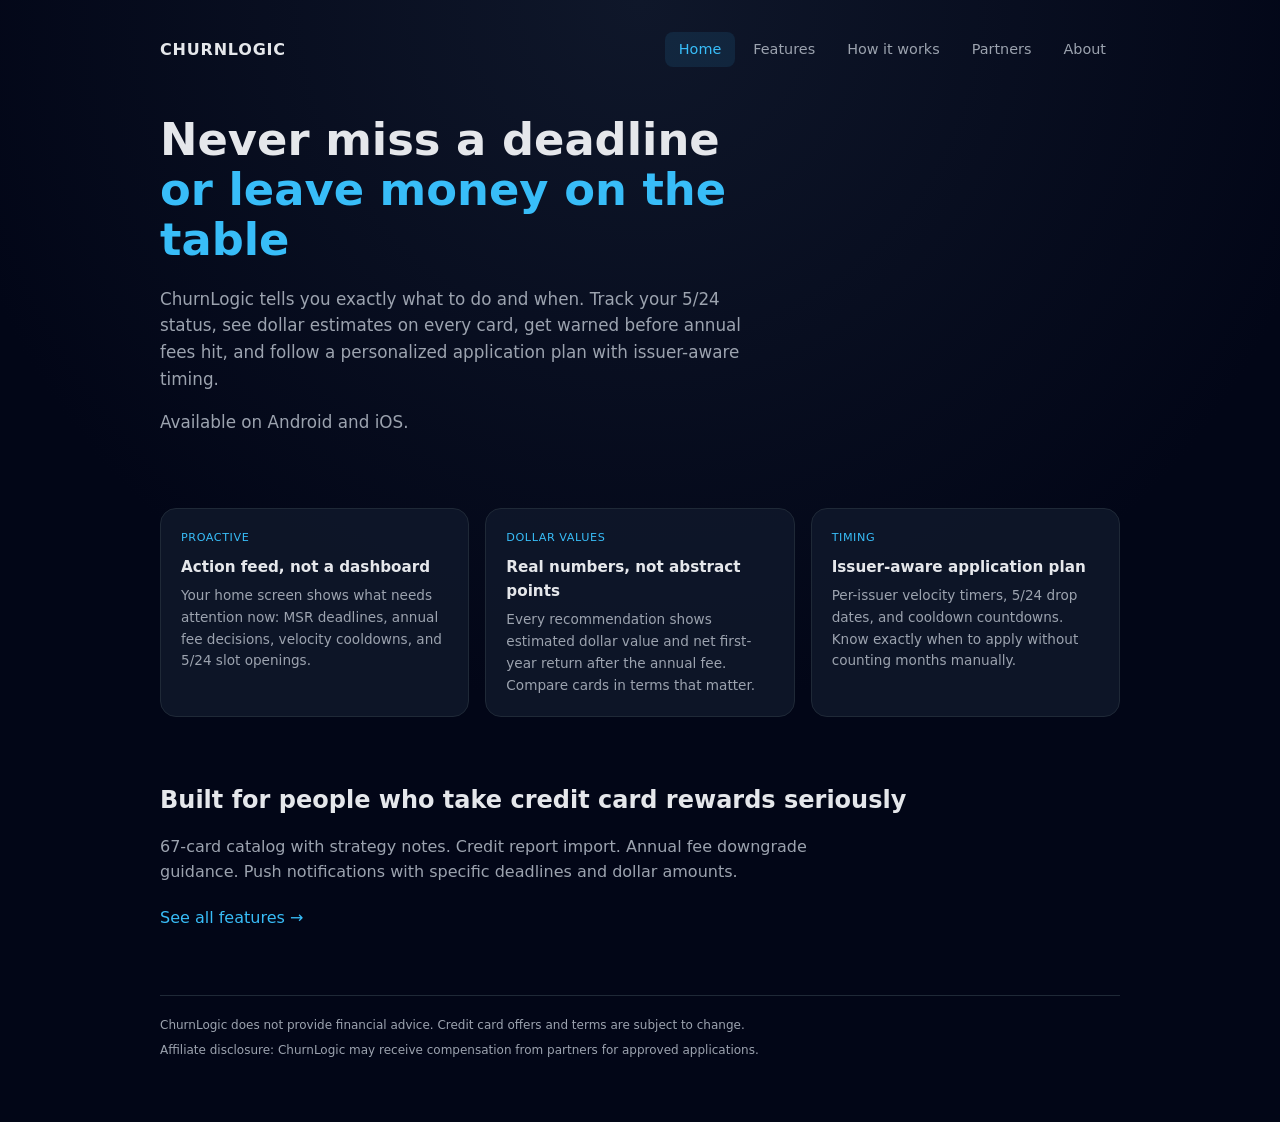
==== index.html @ 4ee31059 "Rebuild site as multi-page with shared CSS - Split nav tabs into separate pages: features, how-it-wo" ====
<!DOCTYPE html>
<html lang="en">
<head>
  <meta charset="UTF-8" />
  <title>ChurnLogic – Never miss a deadline or leave money on the table</title>
  <meta name="viewport" content="width=device-width, initial-scale=1" />
  <meta name="description" content="ChurnLogic tracks your credit card deadlines, estimates dollar values on every recommendation, and tells you exactly what to do next." />
  <meta name="fo-verify" content="c50dff4d-bdce-4adc-abe3-26b395b39d81" />
  <link rel="stylesheet" href="/styles.css" />
</head>
<body>
  <div class="container">
    <header>
      <a href="/" class="logo">ChurnLogic</a>
      <nav>
        <a href="/" class="active">Home</a>
        <a href="/features.html">Features</a>
        <a href="/how-it-works.html">How it works</a>
        <a href="/partners.html">Partners</a>
        <a href="/about.html">About</a>
      </nav>
    </header>

    <main>
      <section class="hero">
        <h1>Never miss a deadline<br /><span>or leave money on the table</span></h1>
        <p>
          ChurnLogic tells you exactly what to do and when. Track your 5/24 status,
          see dollar estimates on every card, get warned before annual fees hit, and
          follow a personalized application plan with issuer-aware timing.
        </p>
        <p>
          Available on Android and iOS.
        </p>
      </section>

      <section>
        <div class="highlights">
          <div class="highlight">
            <div class="highlight-accent">Proactive</div>
            <h3>Action feed, not a dashboard</h3>
            <p>Your home screen shows what needs attention now: MSR deadlines, annual fee decisions, velocity cooldowns, and 5/24 slot openings.</p>
          </div>
          <div class="highlight">
            <div class="highlight-accent">Dollar values</div>
            <h3>Real numbers, not abstract points</h3>
            <p>Every recommendation shows estimated dollar value and net first-year return after the annual fee. Compare cards in terms that matter.</p>
          </div>
          <div class="highlight">
            <div class="highlight-accent">Timing</div>
            <h3>Issuer-aware application plan</h3>
            <p>Per-issuer velocity timers, 5/24 drop dates, and cooldown countdowns. Know exactly when to apply without counting months manually.</p>
          </div>
        </div>
      </section>

      <section>
        <h2>Built for people who take credit card rewards seriously</h2>
        <p class="section-text">
          67-card catalog with strategy notes. Credit report import. Annual fee downgrade guidance.
          Push notifications with specific deadlines and dollar amounts.
        </p>
        <p class="section-text">
          <a href="/features.html">See all features &rarr;</a>
        </p>
      </section>
    </main>

    <footer>
      <p>ChurnLogic does not provide financial advice. Credit card offers and terms are subject to change.</p>
      <p>Affiliate disclosure: ChurnLogic may receive compensation from partners for approved applications.</p>
    </footer>
  </div>
</body>
</html>
---- styles.css ----
:root {
  --bg: #020617;
  --panel: #0f172a;
  --panel-soft: rgba(15, 23, 42, 0.9);
  --border: #1f2937;
  --text: #e5e7eb;
  --muted: #9ca3af;
  --accent: #38bdf8;
  --good: #22c55e;
  --warn: #eab308;
  --err: #f87171;
  --radius: 16px;
}

* { box-sizing: border-box; margin: 0; padding: 0; }

body {
  font-family: system-ui, -apple-system, BlinkMacSystemFont, "Segoe UI", sans-serif;
  background: radial-gradient(circle at top, #0f172a 0%, #020617 55%);
  color: var(--text);
  line-height: 1.6;
  min-height: 100vh;
}

a { color: var(--accent); text-decoration: none; }
a:hover { color: #7dd3fc; }

.container {
  max-width: 1000px;
  margin: 0 auto;
  padding: 32px 20px 56px;
}

/* Header */
header {
  display: flex;
  justify-content: space-between;
  align-items: center;
  margin-bottom: 48px;
}

.logo {
  font-weight: 700;
  letter-spacing: 0.05em;
  text-transform: uppercase;
  color: var(--text);
  text-decoration: none;
}

nav { display: flex; gap: 4px; }

nav a {
  font-size: 0.9rem;
  color: var(--muted);
  padding: 6px 14px;
  border-radius: 8px;
  transition: color 0.15s, background 0.15s;
}

nav a:hover {
  color: var(--text);
  background: rgba(56, 189, 248, 0.08);
}

nav a.active {
  color: var(--accent);
  background: rgba(56, 189, 248, 0.1);
}

/* Page title */
.page-title {
  font-size: clamp(2rem, 3vw, 2.6rem);
  line-height: 1.15;
  margin-bottom: 16px;
}

.page-title span { color: var(--accent); }

.page-subtitle {
  color: var(--muted);
  max-width: 680px;
  margin-bottom: 40px;
  font-size: 1rem;
}

/* Sections */
section { margin-bottom: 64px; }

h2 {
  font-size: 1.5rem;
  margin-bottom: 14px;
}

.section-text {
  color: var(--muted);
  max-width: 720px;
  margin-bottom: 20px;
}

/* Grids */
.grid {
  display: grid;
  grid-template-columns: repeat(3, 1fr);
  gap: 20px;
}

.grid-2 {
  display: grid;
  grid-template-columns: repeat(2, 1fr);
  gap: 20px;
}

@media (max-width: 860px) {
  .grid, .grid-2 { grid-template-columns: 1fr; }
}

/* Cards */
.card {
  background: var(--panel-soft);
  border: 1px solid var(--border);
  border-radius: var(--radius);
  padding: 20px;
  font-size: 0.9rem;
}

.card h3 { margin-bottom: 6px; font-size: 1rem; }
.card p { color: var(--muted); }

.feature-icon {
  width: 36px;
  height: 36px;
  border-radius: 8px;
  display: flex;
  align-items: center;
  justify-content: center;
  font-size: 1.1rem;
  margin-bottom: 12px;
  background: rgba(56, 189, 248, 0.1);
  border: 1px solid rgba(56, 189, 248, 0.2);
}

/* Steps */
.steps {
  display: grid;
  grid-template-columns: repeat(4, 1fr);
  gap: 16px;
  counter-reset: step;
}

@media (max-width: 860px) {
  .steps { grid-template-columns: 1fr 1fr; }
}

@media (max-width: 500px) {
  .steps { grid-template-columns: 1fr; }
}

.step {
  background: var(--panel-soft);
  border: 1px solid var(--border);
  border-radius: var(--radius);
  padding: 18px;
  font-size: 0.9rem;
  counter-increment: step;
}

.step h3::before {
  content: counter(step) ". ";
  color: var(--accent);
}

.step h3 { font-size: 0.95rem; margin-bottom: 6px; }
.step p { color: var(--muted); font-size: 0.85rem; }

/* Lists */
ul.clean { list-style: none; margin-top: 8px; }

ul.clean li {
  display: flex;
  gap: 8px;
  margin-bottom: 6px;
  color: var(--muted);
  font-size: 0.9rem;
}

ul.clean li::before {
  content: "\2022";
  color: var(--accent);
}

/* Hero (home only) */
.hero {
  margin-bottom: 72px;
  max-width: 680px;
}

.hero h1 {
  font-size: clamp(2rem, 3.5vw, 2.8rem);
  line-height: 1.12;
  margin-bottom: 20px;
}

.hero h1 span { color: var(--accent); }

.hero p {
  color: var(--muted);
  font-size: 1.05rem;
  margin-bottom: 16px;
  max-width: 600px;
}

/* Highlight row on home */
.highlights {
  display: grid;
  grid-template-columns: repeat(3, 1fr);
  gap: 16px;
  margin-bottom: 64px;
}

@media (max-width: 700px) {
  .highlights { grid-template-columns: 1fr; }
}

.highlight {
  background: var(--panel-soft);
  border: 1px solid var(--border);
  border-radius: var(--radius);
  padding: 20px;
}

.highlight h3 {
  font-size: 0.95rem;
  margin-bottom: 6px;
}

.highlight p {
  font-size: 0.85rem;
  color: var(--muted);
}

.highlight-accent {
  font-size: 0.7rem;
  text-transform: uppercase;
  letter-spacing: 0.05em;
  color: var(--accent);
  margin-bottom: 8px;
}

/* Footer */
footer {
  border-top: 1px solid var(--border);
  padding-top: 20px;
  font-size: 0.75rem;
  color: var(--muted);
}

footer p { margin-bottom: 6px; }

/* Inline link style for feature page */
.feature-detail {
  background: var(--panel-soft);
  border: 1px solid var(--border);
  border-radius: var(--radius);
  padding: 28px;
  margin-bottom: 24px;
}

.feature-detail h3 {
  font-size: 1.15rem;
  margin-bottom: 8px;
}

.feature-detail p {
  color: var(--muted);
  font-size: 0.92rem;
  line-height: 1.65;
}

.feature-detail .tag {
  display: inline-block;
  font-size: 0.7rem;
  text-transform: uppercase;
  letter-spacing: 0.05em;
  padding: 2px 8px;
  border-radius: 4px;
  margin-bottom: 10px;
}

.tag-green { background: rgba(34, 197, 94, 0.15); color: var(--good); }
.tag-blue { background: rgba(56, 189, 248, 0.15); color: var(--accent); }
.tag-yellow { background: rgba(234, 179, 8, 0.15); color: var(--warn); }
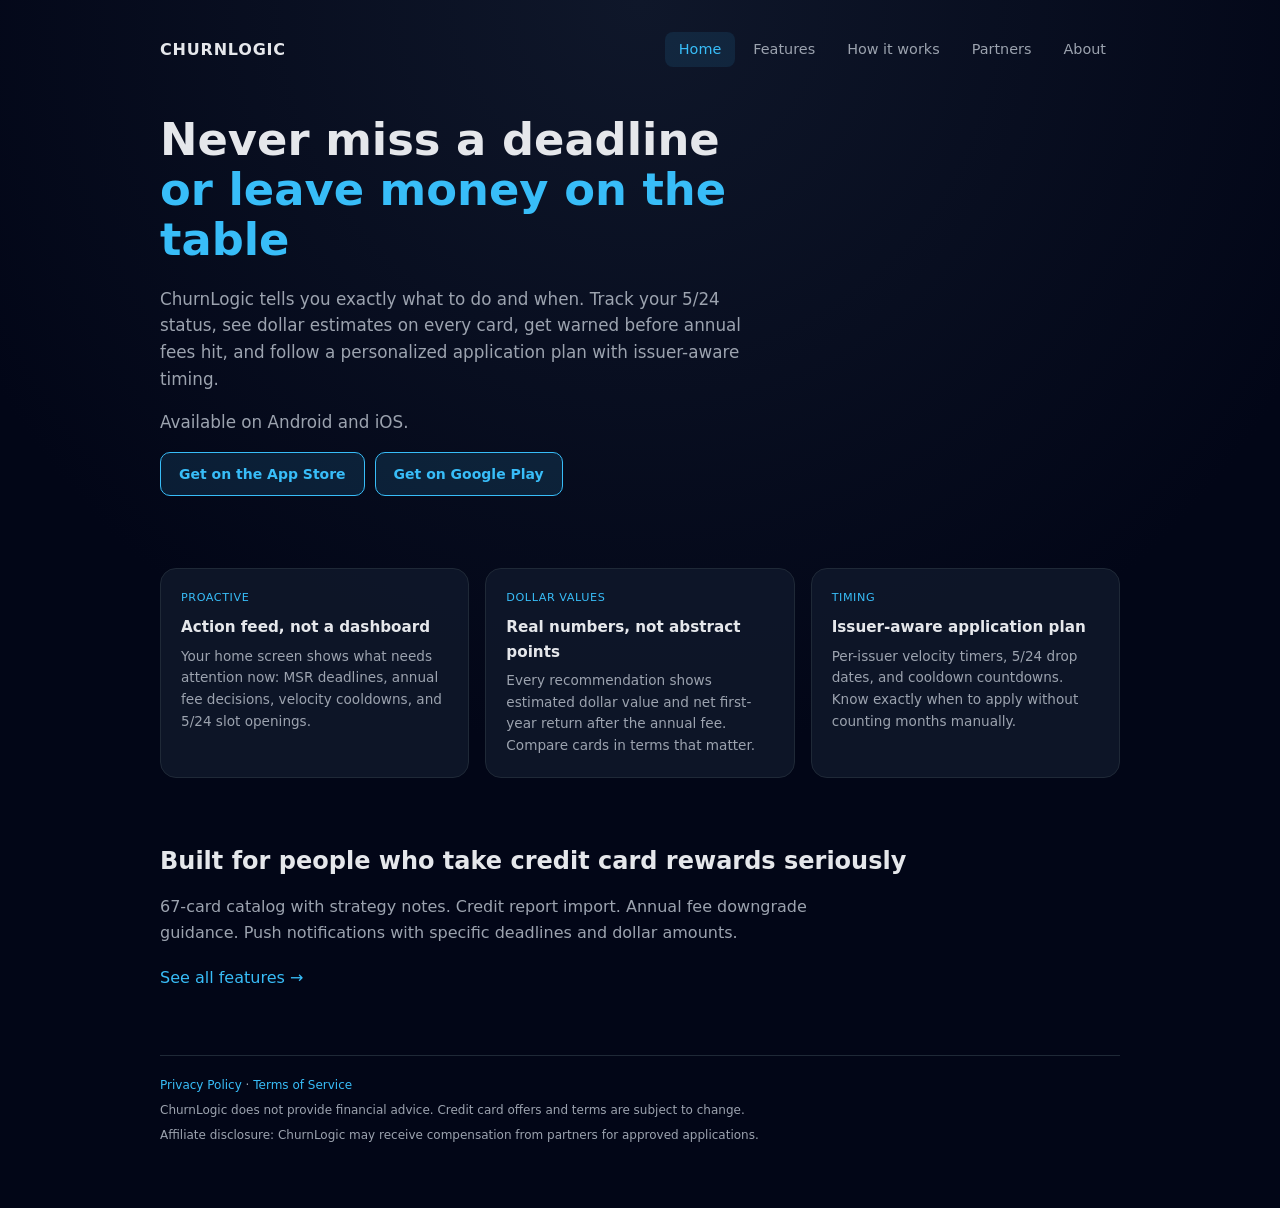
==== commit 9688b61e: "Add legal pages, 404, OG meta, store CTAs, SRI on auth callback" ====
--- a/index.html
+++ b/index.html
@@ -7,6 +7,19 @@
   <meta name="description" content="ChurnLogic tracks your credit card deadlines, estimates dollar values on every recommendation, and tells you exactly what to do next." />
   <meta name="fo-verify" content="c50dff4d-bdce-4adc-abe3-26b395b39d81" />
   <link rel="stylesheet" href="/styles.css" />
+  <link rel="icon" href="data:image/svg+xml,%3Csvg%20xmlns%3D%22http%3A%2F%2Fwww.w3.org%2F2000%2Fsvg%22%20viewBox%3D%220%200%2064%2064%22%3E%3Crect%20width%3D%2264%22%20height%3D%2264%22%20rx%3D%2212%22%20fill%3D%22%23050816%22%2F%3E%3Ctext%20x%3D%2232%22%20y%3D%2243%22%20text-anchor%3D%22middle%22%20font-family%3D%22sans-serif%22%20font-weight%3D%22700%22%20font-size%3D%2228%22%20fill%3D%22%2310b981%22%3ECL%3C%2Ftext%3E%3C%2Fsvg%3E" />
+  <link rel="apple-touch-icon" href="data:image/svg+xml,%3Csvg%20xmlns%3D%22http%3A%2F%2Fwww.w3.org%2F2000%2Fsvg%22%20viewBox%3D%220%200%2064%2064%22%3E%3Crect%20width%3D%2264%22%20height%3D%2264%22%20rx%3D%2212%22%20fill%3D%22%23050816%22%2F%3E%3Ctext%20x%3D%2232%22%20y%3D%2243%22%20text-anchor%3D%22middle%22%20font-family%3D%22sans-serif%22%20font-weight%3D%22700%22%20font-size%3D%2228%22%20fill%3D%22%2310b981%22%3ECL%3C%2Ftext%3E%3C%2Fsvg%3E" />
+  <link rel="canonical" href="https://churnlogic.app/" />
+  <meta property="og:type" content="website" />
+  <meta property="og:title" content="ChurnLogic — Never miss a deadline or leave money on the table" />
+  <meta property="og:description" content="Track credit card deadlines, see dollar estimates on every recommendation, and follow a personalized application plan with issuer-aware timing." />
+  <meta property="og:url" content="https://churnlogic.app/" />
+  <meta property="og:image" content="https://churnlogic.app/og-image.png" />
+  <meta name="twitter:card" content="summary_large_image" />
+  <meta name="twitter:title" content="ChurnLogic — Never miss a deadline or leave money on the table" />
+  <meta name="twitter:description" content="Track credit card deadlines, see dollar estimates on every recommendation, and follow a personalized application plan with issuer-aware timing." />
+  <meta name="twitter:image" content="https://churnlogic.app/og-image.png" />
+  <meta name="theme-color" content="#050816" />
 </head>
 <body>
   <div class="container">
@@ -29,8 +42,11 @@
           see dollar estimates on every card, get warned before annual fees hit, and
           follow a personalized application plan with issuer-aware timing.
         </p>
-        <p>
-          Available on Android and iOS.
+        <p>Available on Android and iOS.</p>
+        <p class="store-cta">
+          <!-- TODO: replace href with the live App Store / Play Store URLs once the apps are published. -->
+          <a class="store-btn" href="#" rel="noopener">Get on the App Store</a>
+          <a class="store-btn" href="#" rel="noopener">Get on Google Play</a>
         </p>
       </section>
 
@@ -67,6 +83,7 @@
     </main>
 
     <footer>
+      <p><a href="/privacy.html">Privacy Policy</a> &middot; <a href="/terms.html">Terms of Service</a></p>
       <p>ChurnLogic does not provide financial advice. Credit card offers and terms are subject to change.</p>
       <p>Affiliate disclosure: ChurnLogic may receive compensation from partners for approved applications.</p>
     </footer>
--- a/styles.css
+++ b/styles.css
@@ -289,3 +289,25 @@
 .tag-green { background: rgba(34, 197, 94, 0.15); color: var(--good); }
 .tag-blue { background: rgba(56, 189, 248, 0.15); color: var(--accent); }
 .tag-yellow { background: rgba(234, 179, 8, 0.15); color: var(--warn); }
+
+/* Store CTAs */
+.store-cta {
+  display: flex;
+  flex-wrap: wrap;
+  gap: 10px;
+  margin-top: 16px;
+}
+.store-btn {
+  display: inline-block;
+  padding: 10px 18px;
+  border-radius: 10px;
+  background: rgba(56, 189, 248, 0.12);
+  border: 1px solid var(--accent);
+  color: var(--accent);
+  font-weight: 600;
+  font-size: 14px;
+}
+.store-btn:hover {
+  background: rgba(56, 189, 248, 0.2);
+  color: #7dd3fc;
+}
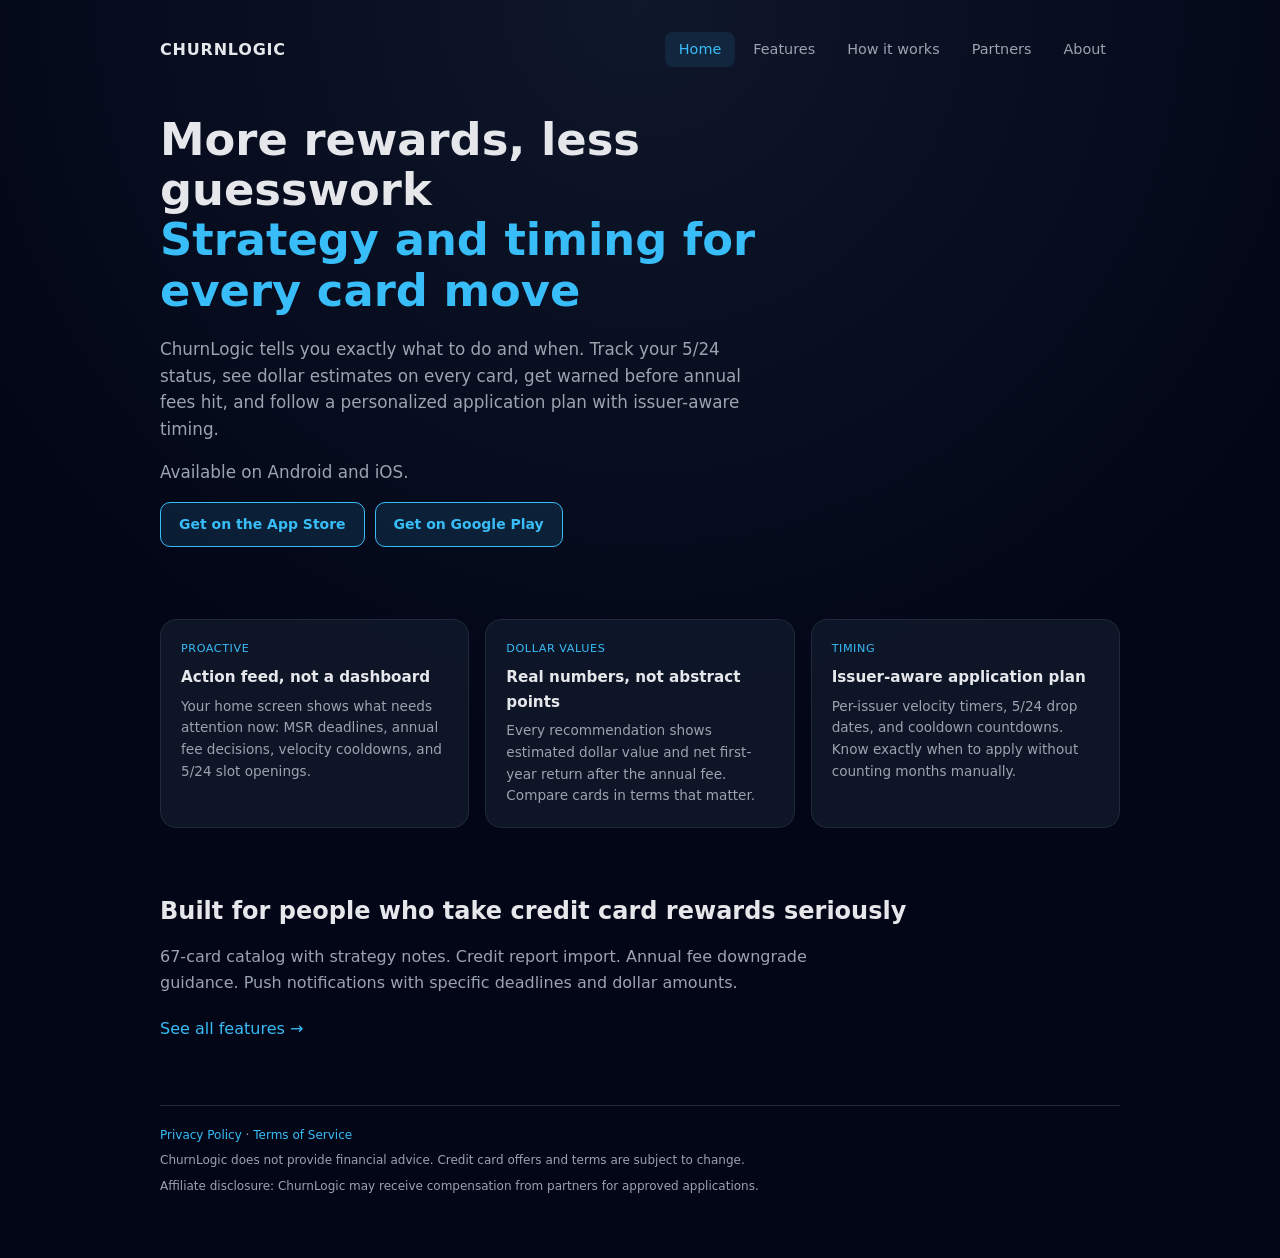
==== commit 543b7bed: "Reframe home page: 'Optimize Your Credit Card Game' title + hero + OG image" ====
--- a/index.html
+++ b/index.html
@@ -2,7 +2,7 @@
 <html lang="en">
 <head>
   <meta charset="UTF-8" />
-  <title>ChurnLogic – Never miss a deadline or leave money on the table</title>
+  <title>ChurnLogic — Optimize Your Credit Card Game</title>
   <meta name="viewport" content="width=device-width, initial-scale=1" />
   <meta name="description" content="ChurnLogic tracks your credit card deadlines, estimates dollar values on every recommendation, and tells you exactly what to do next." />
   <meta name="fo-verify" content="c50dff4d-bdce-4adc-abe3-26b395b39d81" />
@@ -11,12 +11,12 @@
   <link rel="apple-touch-icon" href="data:image/svg+xml,%3Csvg%20xmlns%3D%22http%3A%2F%2Fwww.w3.org%2F2000%2Fsvg%22%20viewBox%3D%220%200%2064%2064%22%3E%3Crect%20width%3D%2264%22%20height%3D%2264%22%20rx%3D%2212%22%20fill%3D%22%23050816%22%2F%3E%3Ctext%20x%3D%2232%22%20y%3D%2243%22%20text-anchor%3D%22middle%22%20font-family%3D%22sans-serif%22%20font-weight%3D%22700%22%20font-size%3D%2228%22%20fill%3D%22%2310b981%22%3ECL%3C%2Ftext%3E%3C%2Fsvg%3E" />
   <link rel="canonical" href="https://churnlogic.app/" />
   <meta property="og:type" content="website" />
-  <meta property="og:title" content="ChurnLogic — Never miss a deadline or leave money on the table" />
+  <meta property="og:title" content="ChurnLogic — Optimize Your Credit Card Game" />
   <meta property="og:description" content="Track credit card deadlines, see dollar estimates on every recommendation, and follow a personalized application plan with issuer-aware timing." />
   <meta property="og:url" content="https://churnlogic.app/" />
   <meta property="og:image" content="https://churnlogic.app/og-image.png" />
   <meta name="twitter:card" content="summary_large_image" />
-  <meta name="twitter:title" content="ChurnLogic — Never miss a deadline or leave money on the table" />
+  <meta name="twitter:title" content="ChurnLogic — Optimize Your Credit Card Game" />
   <meta name="twitter:description" content="Track credit card deadlines, see dollar estimates on every recommendation, and follow a personalized application plan with issuer-aware timing." />
   <meta name="twitter:image" content="https://churnlogic.app/og-image.png" />
   <meta name="theme-color" content="#050816" />
@@ -36,7 +36,7 @@
 
     <main>
       <section class="hero">
-        <h1>Never miss a deadline<br /><span>or leave money on the table</span></h1>
+        <h1>More rewards, less guesswork<br /><span>Strategy and timing for every card move</span></h1>
         <p>
           ChurnLogic tells you exactly what to do and when. Track your 5/24 status,
           see dollar estimates on every card, get warned before annual fees hit, and
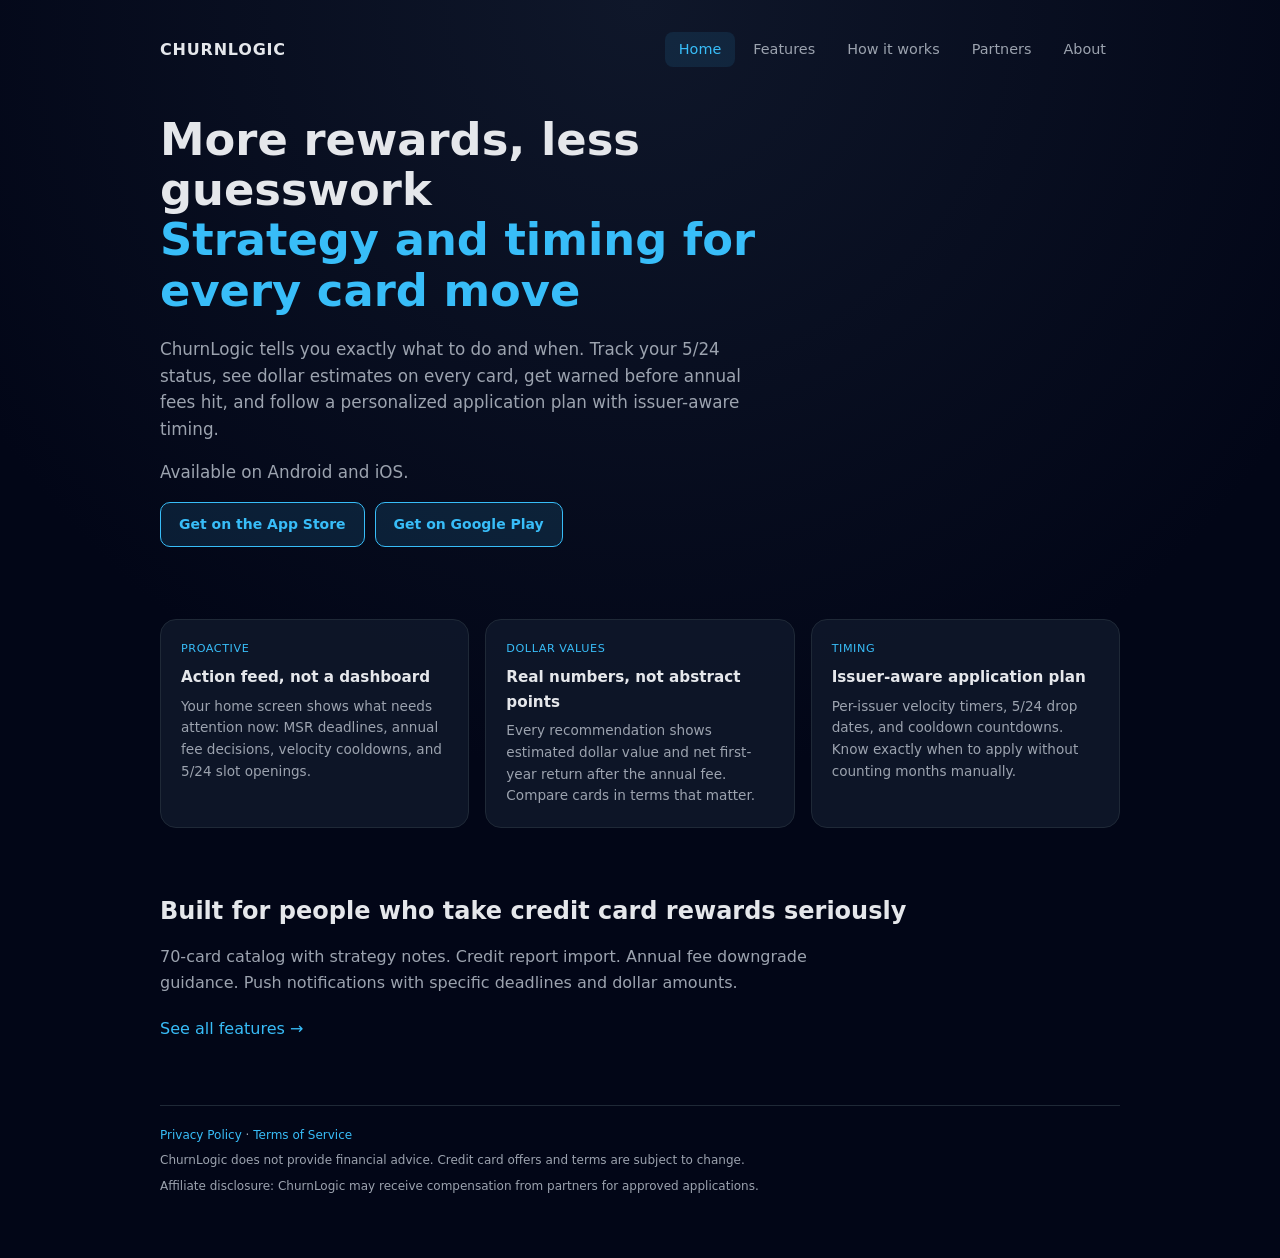
==== commit e9d240dd: "Scrub auth tokens from callback URL; update card count to 70" ====
--- a/index.html
+++ b/index.html
@@ -73,7 +73,7 @@
       <section>
         <h2>Built for people who take credit card rewards seriously</h2>
         <p class="section-text">
-          67-card catalog with strategy notes. Credit report import. Annual fee downgrade guidance.
+          70-card catalog with strategy notes. Credit report import. Annual fee downgrade guidance.
           Push notifications with specific deadlines and dollar amounts.
         </p>
         <p class="section-text">
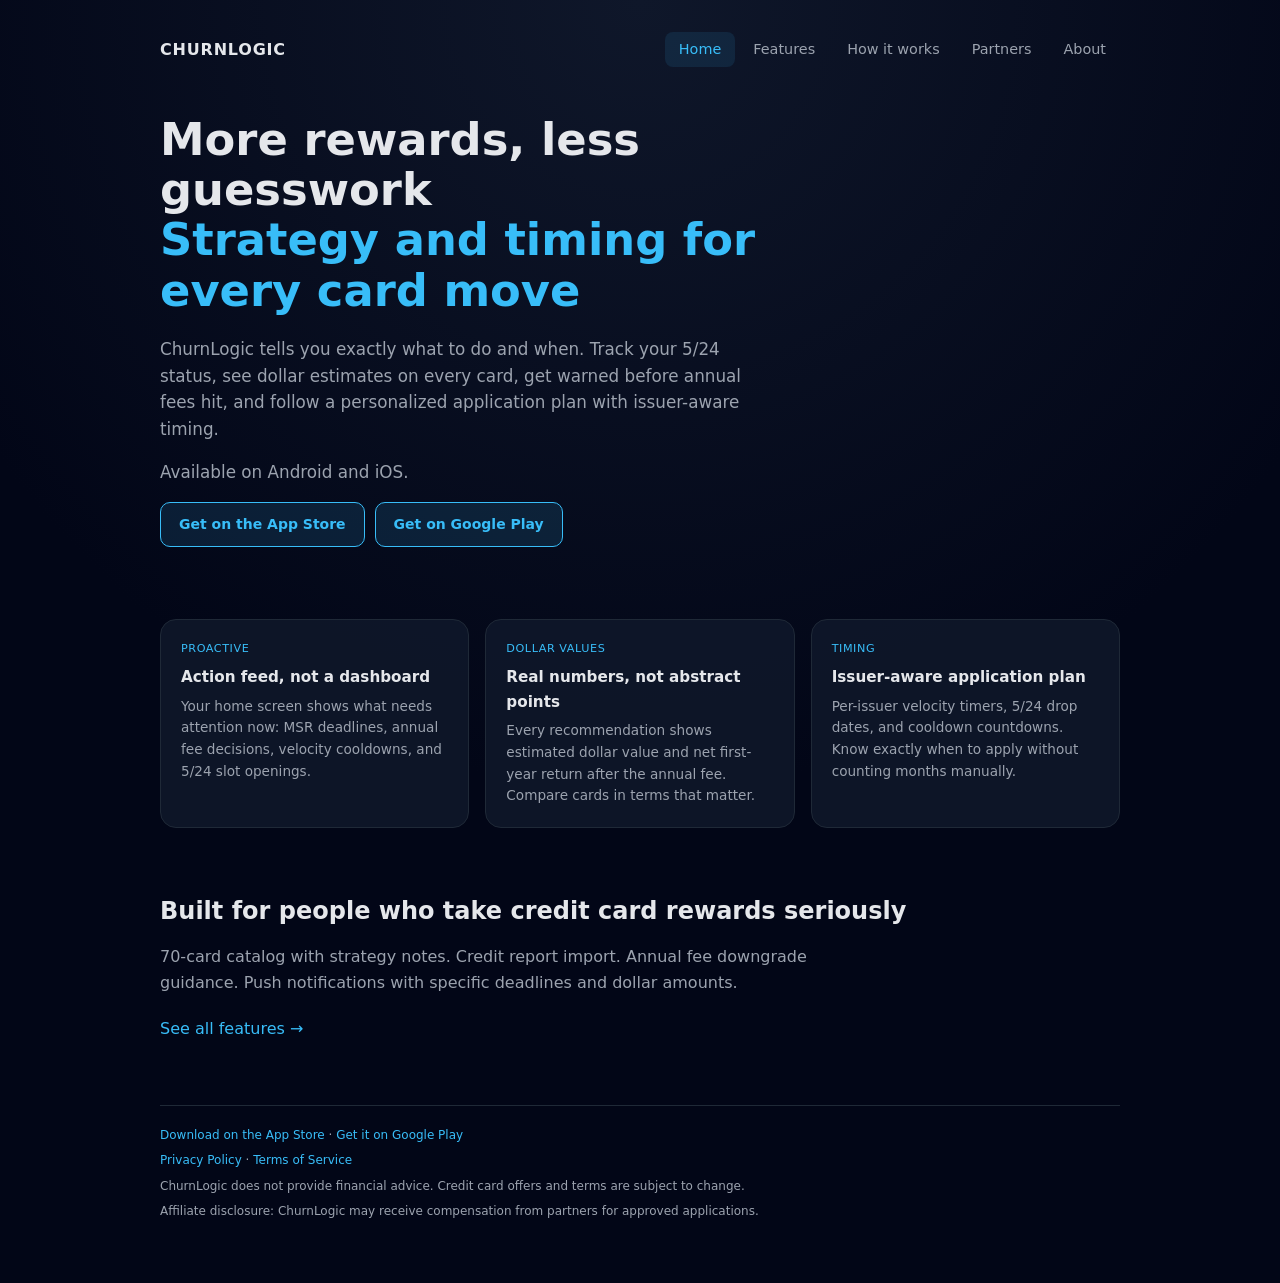
==== commit 4fecf3cf: "Add live App Store + Google Play links across the site Apps are now published: replaced the placehol" ====
--- a/index.html
+++ b/index.html
@@ -44,9 +44,8 @@
         </p>
         <p>Available on Android and iOS.</p>
         <p class="store-cta">
-          <!-- TODO: replace href with the live App Store / Play Store URLs once the apps are published. -->
-          <a class="store-btn" href="#" rel="noopener">Get on the App Store</a>
-          <a class="store-btn" href="#" rel="noopener">Get on Google Play</a>
+          <a class="store-btn" href="https://apps.apple.com/app/churnlogic/id6760904289" rel="noopener">Get on the App Store</a>
+          <a class="store-btn" href="https://play.google.com/store/apps/details?id=com.churnlogic.app" rel="noopener">Get on Google Play</a>
         </p>
       </section>
 
@@ -83,6 +82,7 @@
     </main>
 
     <footer>
+      <p><a href="https://apps.apple.com/app/churnlogic/id6760904289">Download on the App Store</a> &middot; <a href="https://play.google.com/store/apps/details?id=com.churnlogic.app">Get it on Google Play</a></p>
       <p><a href="/privacy.html">Privacy Policy</a> &middot; <a href="/terms.html">Terms of Service</a></p>
       <p>ChurnLogic does not provide financial advice. Credit card offers and terms are subject to change.</p>
       <p>Affiliate disclosure: ChurnLogic may receive compensation from partners for approved applications.</p>
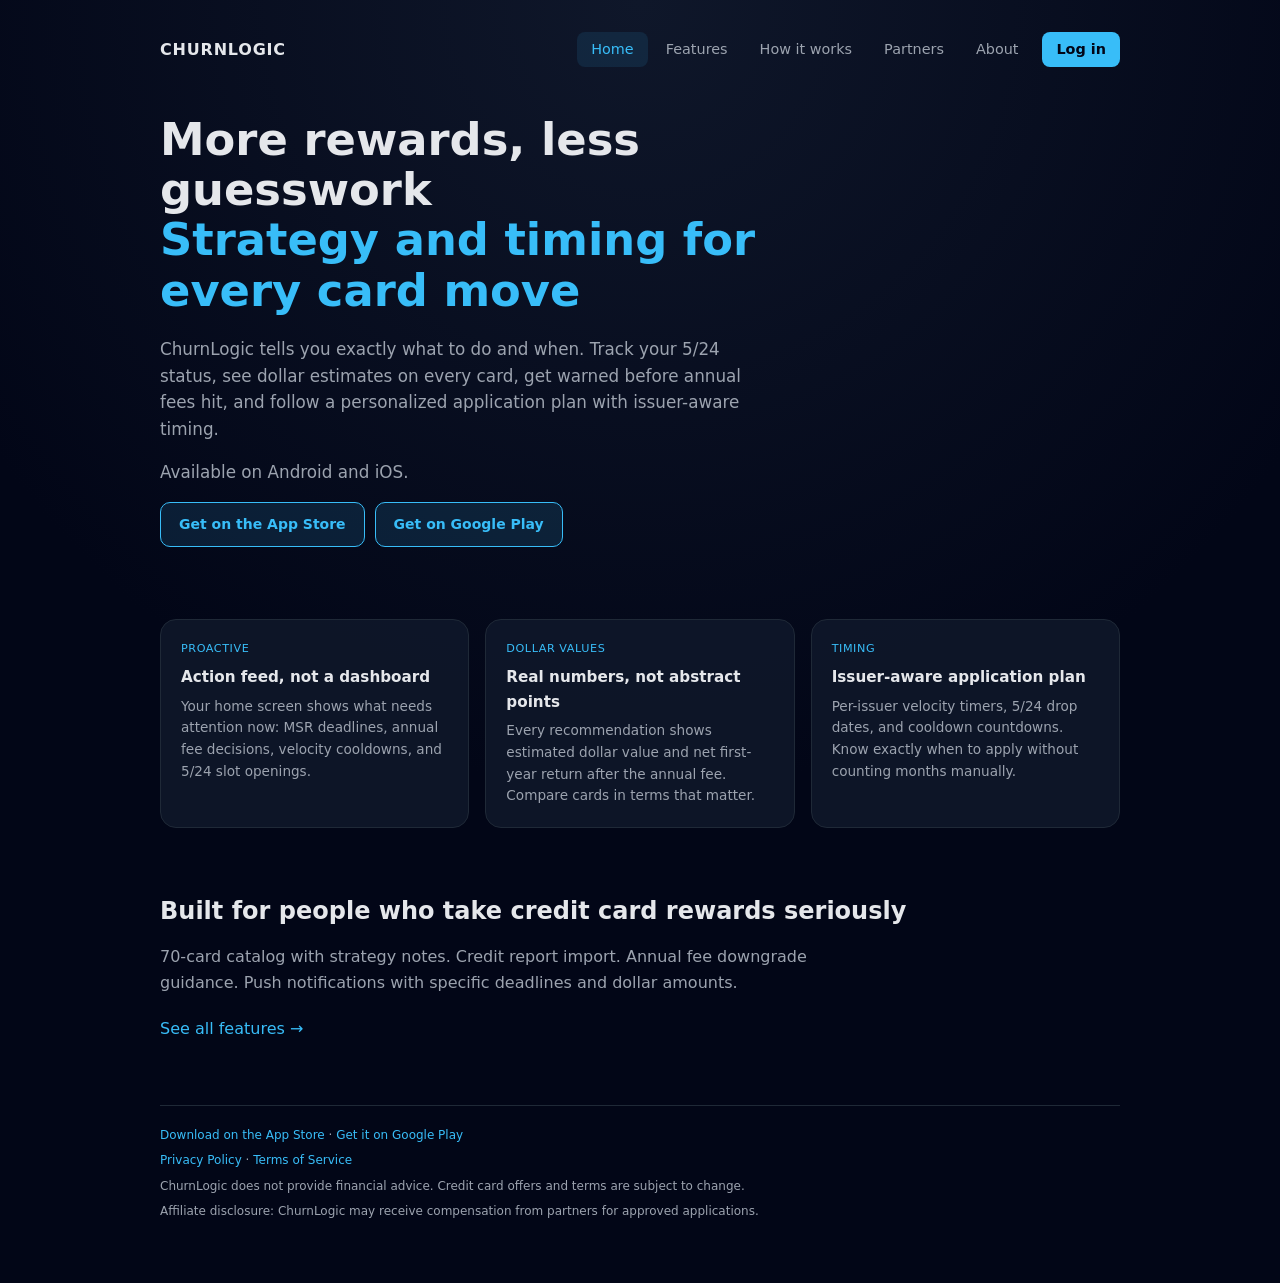
==== commit 148ccb6c: "Add "Log in" nav CTA to the web app; ship store links - Log in button in the nav across all pages ->" ====
--- a/index.html
+++ b/index.html
@@ -31,6 +31,7 @@
         <a href="/how-it-works.html">How it works</a>
         <a href="/partners.html">Partners</a>
         <a href="/about.html">About</a>
+        <a href="https://churnlogic-web.vercel.app" class="login">Log in</a>
       </nav>
     </header>
 
--- a/styles.css
+++ b/styles.css
@@ -67,6 +67,19 @@
   background: rgba(56, 189, 248, 0.1);
 }
 
+/* Log in — CTA into the web app */
+nav a.login {
+  color: var(--bg);
+  background: var(--accent);
+  font-weight: 600;
+  margin-left: 6px;
+}
+nav a.login:hover {
+  color: var(--bg);
+  background: var(--accent);
+  opacity: 0.9;
+}
+
 /* Page title */
 .page-title {
   font-size: clamp(2rem, 3vw, 2.6rem);
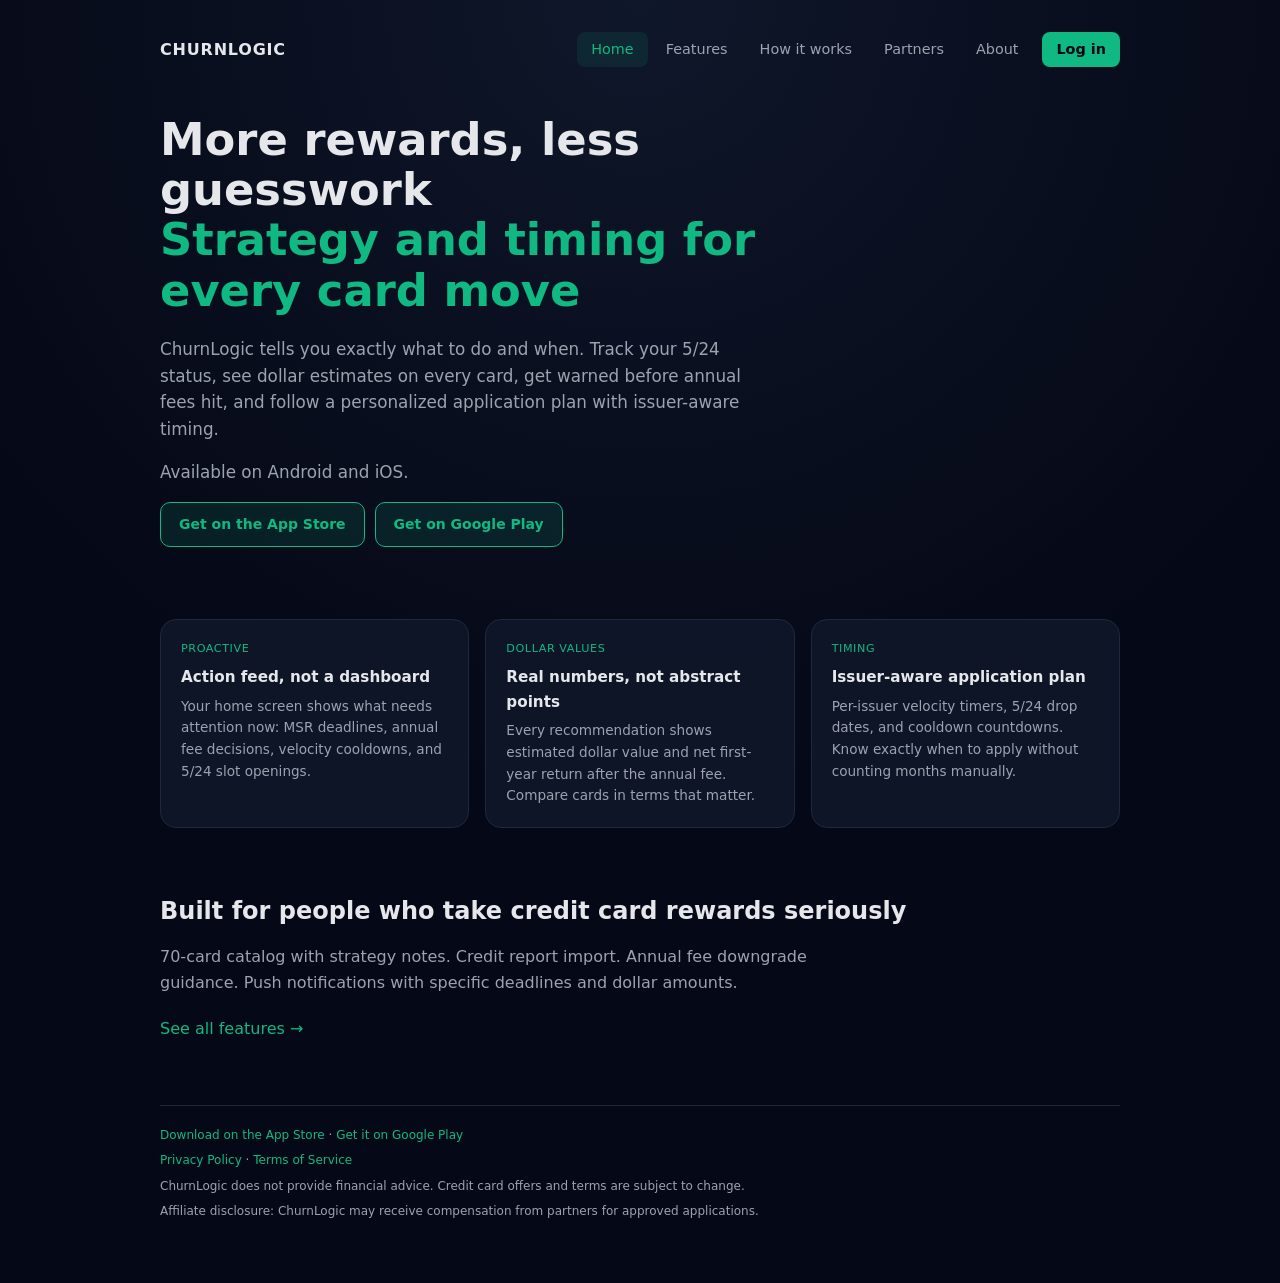
==== commit d0490652: "Point Log in links at app.churnlogic.app (custom domain now live) The custom domain took over as the" ====
--- a/index.html
+++ b/index.html
@@ -31,7 +31,7 @@
         <a href="/how-it-works.html">How it works</a>
         <a href="/partners.html">Partners</a>
         <a href="/about.html">About</a>
-        <a href="https://churnlogic-web.vercel.app" class="login">Log in</a>
+        <a href="https://app.churnlogic.app" class="login">Log in</a>
       </nav>
     </header>
 
--- a/styles.css
+++ b/styles.css
@@ -1,11 +1,11 @@
 :root {
-  --bg: #020617;
+  --bg: #050816;
   --panel: #0f172a;
   --panel-soft: rgba(15, 23, 42, 0.9);
-  --border: #1f2937;
+  --border: #1e293b;
   --text: #e5e7eb;
   --muted: #9ca3af;
-  --accent: #38bdf8;
+  --accent: #10b981;
   --good: #22c55e;
   --warn: #eab308;
   --err: #f87171;
@@ -16,14 +16,14 @@
 
 body {
   font-family: system-ui, -apple-system, BlinkMacSystemFont, "Segoe UI", sans-serif;
-  background: radial-gradient(circle at top, #0f172a 0%, #020617 55%);
+  background: radial-gradient(circle at top, #0f172a 0%, #050816 55%);
   color: var(--text);
   line-height: 1.6;
   min-height: 100vh;
 }
 
 a { color: var(--accent); text-decoration: none; }
-a:hover { color: #7dd3fc; }
+a:hover { color: #34d399; }
 
 .container {
   max-width: 1000px;
@@ -59,12 +59,12 @@
 
 nav a:hover {
   color: var(--text);
-  background: rgba(56, 189, 248, 0.08);
+  background: rgba(16, 185, 129, 0.08);
 }
 
 nav a.active {
   color: var(--accent);
-  background: rgba(56, 189, 248, 0.1);
+  background: rgba(16, 185, 129, 0.1);
 }
 
 /* Log in — CTA into the web app */
@@ -148,8 +148,8 @@
   justify-content: center;
   font-size: 1.1rem;
   margin-bottom: 12px;
-  background: rgba(56, 189, 248, 0.1);
-  border: 1px solid rgba(56, 189, 248, 0.2);
+  background: rgba(16, 185, 129, 0.1);
+  border: 1px solid rgba(16, 185, 129, 0.2);
 }
 
 /* Steps */
@@ -300,7 +300,7 @@
 }
 
 .tag-green { background: rgba(34, 197, 94, 0.15); color: var(--good); }
-.tag-blue { background: rgba(56, 189, 248, 0.15); color: var(--accent); }
+.tag-blue { background: rgba(16, 185, 129, 0.15); color: var(--accent); }
 .tag-yellow { background: rgba(234, 179, 8, 0.15); color: var(--warn); }
 
 /* Store CTAs */
@@ -314,13 +314,13 @@
   display: inline-block;
   padding: 10px 18px;
   border-radius: 10px;
-  background: rgba(56, 189, 248, 0.12);
+  background: rgba(16, 185, 129, 0.12);
   border: 1px solid var(--accent);
   color: var(--accent);
   font-weight: 600;
   font-size: 14px;
 }
 .store-btn:hover {
-  background: rgba(56, 189, 248, 0.2);
-  color: #7dd3fc;
-}
+  background: rgba(16, 185, 129, 0.2);
+  color: #34d399;
+}
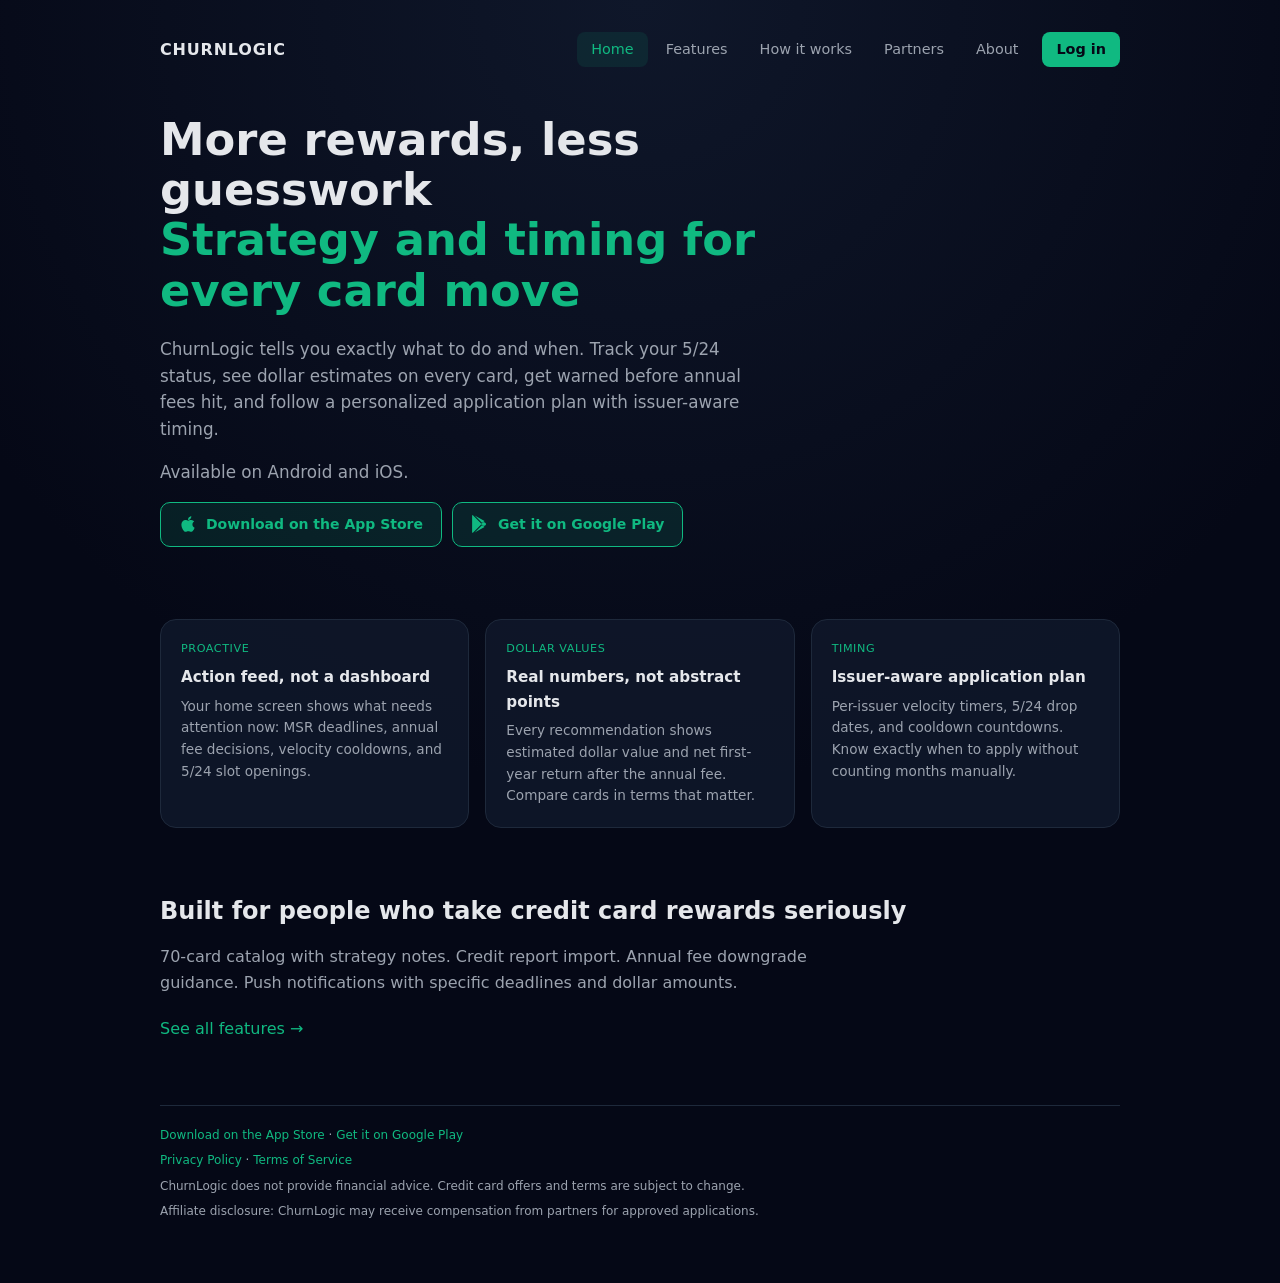
==== commit 0270932a: "Add Apple + Google Play logos to hero store buttons Co-Authored-By: Claude Fable 5 <noreply@anthropi" ====
--- a/index.html
+++ b/index.html
@@ -45,8 +45,14 @@
         </p>
         <p>Available on Android and iOS.</p>
         <p class="store-cta">
-          <a class="store-btn" href="https://apps.apple.com/app/churnlogic/id6760904289" rel="noopener">Get on the App Store</a>
-          <a class="store-btn" href="https://play.google.com/store/apps/details?id=com.churnlogic.app" rel="noopener">Get on Google Play</a>
+          <a class="store-btn" href="https://apps.apple.com/app/churnlogic/id6760904289" rel="noopener">
+            <svg viewBox="0 0 384 512" aria-hidden="true"><path d="M318.7 268.7c-.2-36.7 16.4-64.4 50-84.8-18.8-26.9-47.2-41.7-84.7-44.6-35.5-2.8-74.3 20.7-88.5 20.7-15 0-49.4-19.7-76.4-19.7C63.3 141.2 4 184.8 4 273.5q0 39.3 14.4 81.2c12.8 36.7 59 126.7 107.2 125.2 25.2-.6 43-17.9 75.8-17.9 31.8 0 48.3 17.9 76.4 17.9 48.6-.7 90.4-82.5 102.6-119.3-65.2-30.7-61.7-90-61.7-91.9zm-56.6-164.2c27.3-32.4 24.8-61.9 24-72.5-24.1 1.4-52 16.4-67.9 34.9-17.5 19.8-27.8 44.3-25.6 71.9 26.1 2 49.9-11.4 69.5-34.3z"/></svg>
+            Download on the App Store
+          </a>
+          <a class="store-btn" href="https://play.google.com/store/apps/details?id=com.churnlogic.app" rel="noopener">
+            <svg viewBox="0 0 512 512" aria-hidden="true"><path d="M47 0C37.6 4.9 31.3 13.9 31.3 25.6v460.8c0 11.7 6.3 20.7 15.7 25.6l256.6-256L47 0zm278.3 234.3L104.6 13l280.8 161.2-60.1 60.1zm86.9-8.7-59.2-34.1-66.5 65.5 66.5 65.5 60.3-34.1c18-14.3 18-46.5-1.1-62.8zM104.6 499l220.7-221.3 60.1 60.1L104.6 499z"/></svg>
+            Get it on Google Play
+          </a>
         </p>
       </section>
 
--- a/styles.css
+++ b/styles.css
@@ -311,7 +311,9 @@
   margin-top: 16px;
 }
 .store-btn {
-  display: inline-block;
+  display: inline-flex;
+  align-items: center;
+  gap: 9px;
   padding: 10px 18px;
   border-radius: 10px;
   background: rgba(16, 185, 129, 0.12);
@@ -320,6 +322,12 @@
   font-weight: 600;
   font-size: 14px;
 }
+.store-btn svg {
+  width: 18px;
+  height: 18px;
+  flex-shrink: 0;
+  fill: currentColor;
+}
 .store-btn:hover {
   background: rgba(16, 185, 129, 0.2);
   color: #34d399;
